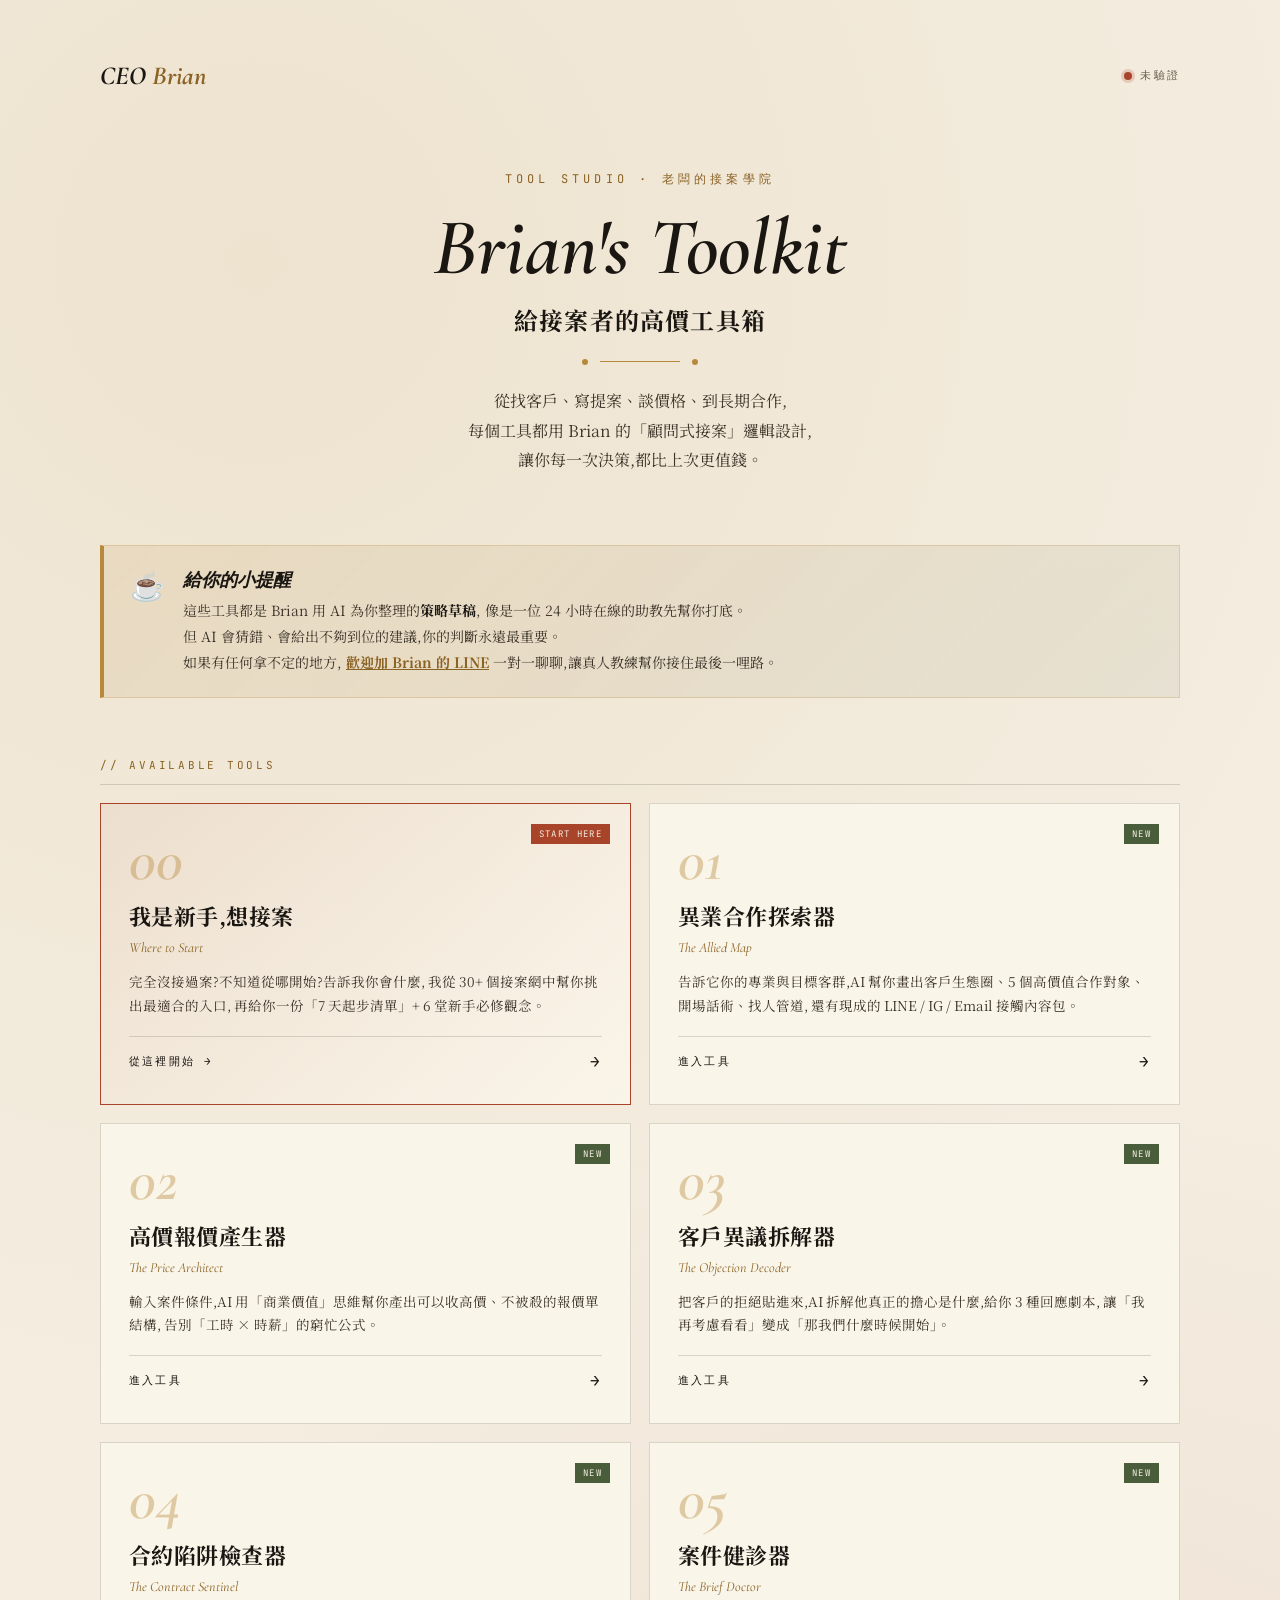
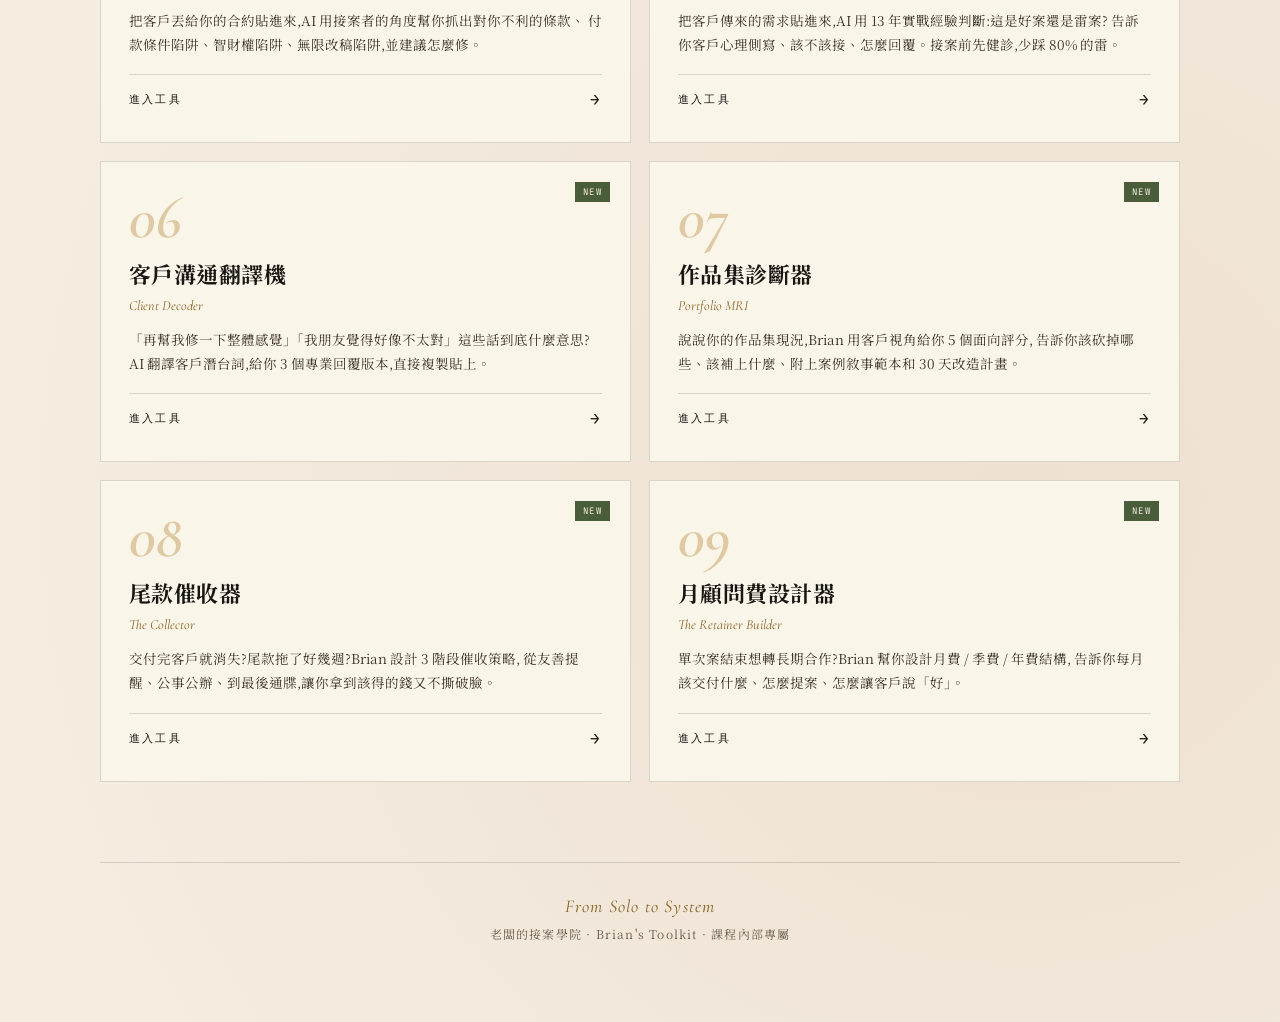
==== tools/brief.html @ 8aad18df "Add files via upload" ====
<!DOCTYPE html>
<html lang="zh-Hant">
<head>
<meta charset="UTF-8">
<meta name="viewport" content="width=device-width, initial-scale=1.0">
<meta name="robots" content="noindex, nofollow, noarchive, nosnippet, noimageindex">
<meta name="googlebot" content="noindex, nofollow">
<meta name="bingbot" content="noindex, nofollow">
<title>案件健診器 · 老闆的接案學院</title>
<script src="../js/auth.js"></script>
<script>
  if (!window.BrianAuth.isVerified()) {
    window.location.href = '../index.html';
  }
</script>
<link rel="stylesheet" href="../css/tools.css">
<style>
  .health-banner {
    padding: 24px 28px; margin-bottom: 28px;
    display: flex; align-items: center; gap: 20px;
    border-left: 6px solid;
  }
  .health-banner.green { background: rgba(74, 93, 58, 0.08); border-color: var(--moss); }
  .health-banner.yellow { background: rgba(184, 137, 58, 0.1); border-color: var(--gold); }
  .health-banner.red { background: rgba(168, 68, 42, 0.08); border-color: var(--rust); }

  .health-grade {
    font-family: 'Cormorant Garamond', serif; font-style: italic;
    font-size: 80px; font-weight: 600; line-height: 1; flex-shrink: 0;
  }
  .health-banner.green .health-grade { color: var(--moss); }
  .health-banner.yellow .health-grade { color: var(--gold-deep); }
  .health-banner.red .health-grade { color: var(--rust); }
  .health-info { flex: 1; }
  .health-label {
    font-family: 'JetBrains Mono', monospace; font-size: 11px;
    letter-spacing: 0.25em; margin-bottom: 6px; font-weight: 700;
  }
  .health-banner.green .health-label { color: var(--moss); }
  .health-banner.yellow .health-label { color: var(--gold-deep); }
  .health-banner.red .health-label { color: var(--rust); }
  .health-title { font-size: 22px; font-weight: 700; margin-bottom: 8px; }
  .health-desc { font-size: 14px; color: var(--ink-soft); line-height: 1.7; }

  .signal-grid {
    display: grid; grid-template-columns: 1fr; gap: 12px;
  }
  @media (min-width: 720px) { .signal-grid { grid-template-columns: 1fr 1fr; } }
  .signal-card {
    background: var(--paper-card); border: 1px solid var(--line);
    padding: 16px 18px; border-left: 3px solid;
  }
  .signal-card.danger { border-left-color: var(--rust); }
  .signal-card.warning { border-left-color: var(--gold); }
  .signal-card.good { border-left-color: var(--moss); }
  .signal-head {
    display: flex; align-items: center; gap: 10px; margin-bottom: 8px;
  }
  .signal-icon { font-size: 18px; }
  .signal-title { font-weight: 700; font-size: 14.5px; flex: 1; }
  .signal-desc { font-size: 13px; line-height: 1.7; color: var(--ink-soft); }

  .persona-box {
    background: var(--paper-card); border: 1px solid var(--line);
    padding: 22px 24px; margin-bottom: 22px;
  }
  .persona-tag {
    display: inline-block; background: var(--ink); color: var(--paper);
    padding: 6px 14px; font-family: 'JetBrains Mono', monospace;
    font-size: 11px; letter-spacing: 0.15em; margin-bottom: 14px;
  }
  .persona-traits { display: grid; grid-template-columns: 1fr; gap: 14px; }
  @media (min-width: 600px) { .persona-traits { grid-template-columns: 1fr 1fr; } }
  .persona-trait { display: flex; gap: 10px; }
  .persona-trait-label {
    font-family: 'JetBrains Mono', monospace; font-size: 10px;
    letter-spacing: 0.15em; color: var(--gold-deep);
    margin-bottom: 4px; font-weight: 700;
  }
  .persona-trait-val { font-size: 13.5px; line-height: 1.7; }

  .verdict-box {
    background: var(--ink); color: var(--paper);
    padding: 24px 28px; margin: 24px 0;
    border-left: 4px solid var(--gold);
  }
  .verdict-action {
    font-family: 'Cormorant Garamond', serif; font-style: italic;
    font-size: 28px; font-weight: 600; color: var(--gold); margin-bottom: 10px;
  }
  .verdict-reason { font-size: 14.5px; line-height: 1.85; color: var(--paper-deep); }
</style>
</head>
<body>

<div class="ce-app">

  <div class="ce-modal-overlay" id="ce-key-modal">
    <div class="ce-modal">
      <div class="ce-modal-eyebrow">FIRST-TIME SETUP</div>
      <div class="ce-modal-title">Connect Your Brain</div>
      <div class="ce-modal-cn">第一次使用,請設定你的 AI 大腦</div>
      <div class="ce-modal-body">
        這個工具用 <strong>Anthropic Claude AI</strong> 幫你健診案件。<br/>
        到 <a href="https://console.anthropic.com" target="_blank">console.anthropic.com</a> →
        API Keys → Create Key → 複製貼上 → Billing 充值 5 美金即可。
      </div>
      <input type="password" id="ce-api-key" placeholder="sk-ant-api03-xxxxxxxxxxxxxxxxx" autocomplete="off" />
      <div class="ce-modal-actions">
        <button class="ce-modal-btn primary" id="ce-key-save">儲存並開始</button>
      </div>
      <div class="ce-modal-cost"><strong>費用估算:</strong>每次健診約 NT$1.5。</div>
    </div>
  </div>

  <nav class="ce-nav">
    <div class="ce-nav-brand">
      <div class="ce-nav-mark">CEO Brian</div>
      <div class="ce-nav-title">案件健診器</div>
    </div>
    <div class="ce-nav-actions">
      <a href="../index.html" class="ce-nav-btn">← 工具列表</a>
      <button class="ce-nav-btn" id="ce-settings-btn">設定 API Key</button>
      <button class="ce-nav-btn" id="ce-new-btn">+ 新健診</button>
    </div>
  </nav>

  <main class="ce-main">
    <div class="ce-container">

      <section class="ce-saved-section" id="ce-saved-section">
        <div class="ce-saved-header">
          <div class="ce-saved-title">My Health Checks</div>
          <div class="ce-saved-count" id="ce-saved-count">0 STORED</div>
        </div>
        <div id="ce-saved-list"></div>
      </section>

      <div id="ce-form-page">
        <header class="ce-header">
          <div class="ce-eyebrow">Spot the Red Flags Before You Bid</div>
          <h1 class="ce-title">The Brief Doctor</h1>
          <div class="ce-title-cn">案件健診器</div>
          <div class="ce-divider"></div>
          <p class="ce-subtitle">
            把客戶傳來的需求 / 案件描述貼進來,<br/>
            AI 用 13 年實戰經驗幫你判斷:這是好案還是雷案?<br/>
            告訴你客戶心理側寫、該不該接、怎麼回覆。
          </p>
        </header>

        <section class="ce-form-card">
          <div class="ce-tool-disclaimer" style="margin-bottom:0;margin-top:0;border-left:none;background:transparent;padding-bottom:18px;border-bottom:1px solid var(--line);margin-bottom:22px;">
            <span class="ce-tool-disclaimer-icon">☕</span>
            <span>AI 只是初步健診,你的直覺仍是最後判斷。執行前歡迎<a href="https://lin.ee/9Ba3XjY" target="_blank">加 Brian 的 LINE</a>聊聊。</span>
          </div>

          <form id="ce-form" class="ce-form-grid">
            <div class="ce-field ce-full">
              <label for="hd-brief">客戶傳來的需求 / 案件描述</label>
              <textarea id="hd-brief" placeholder="把客戶原話貼進來,越完整越好。不要自己整理過,AI 要看原始文字才能判斷對方的溝通模式。&#10;&#10;範例:&#10;『您好,我想做一個 LOGO,希望年輕、簡約、有質感、又能讓人記得住,有看到您的作品很喜歡,想問報價多少?可以先看看您怎麼設計嗎?預算我們再聊。謝謝!』" required style="min-height:160px;"></textarea>
              <div class="ce-helper">原話貼上即可,不用整理。AI 會從用詞、語氣、需求清晰度判斷對方類型</div>
            </div>

            <div class="ce-field">
              <label for="hd-channel">這封訊息來自哪裡</label>
              <select id="hd-channel">
                <option value="referral">朋友/客戶介紹</option>
                <option value="ig">IG 私訊</option>
                <option value="fb">FB 粉專/社團</option>
                <option value="line" selected>LINE 詢問</option>
                <option value="email">Email</option>
                <option value="case-platform">接案平台(104外包/Pro360 等)</option>
                <option value="cold-dm">完全陌生的人主動找</option>
                <option value="other">其他</option>
              </select>
            </div>

            <div class="ce-field">
              <label for="hd-trade">你的接案類型</label>
              <input type="text" id="hd-trade" placeholder="例如:平面設計 / 商業攝影 / 文案 / 影片剪輯..." required />
            </div>

            <div class="ce-field ce-full">
              <label for="hd-context">你已經知道的客戶背景(選填)</label>
              <textarea id="hd-context" placeholder="例如:對方是某餐廳老闆 / 朋友轉介來的 / 對方有自己的公司 / 看 IG 介紹說是學生..."></textarea>
            </div>

            <button type="submit" class="ce-submit" id="ce-submit-btn">
              開始健診這個案件 →
            </button>
          </form>
        </section>
      </div>

      <section class="ce-results" id="ce-results"></section>

      <footer style="text-align:center;margin-top:60px;padding-top:28px;border-top:1px solid var(--line);font-size:12px;color:var(--ink-mute);letter-spacing:0.1em;">
        <div style="font-family:'Cormorant Garamond',serif;font-style:italic;font-size:16px;color:var(--gold-deep);margin-bottom:6px;">From Solo to System</div>
        <div>老闆的接案學院 · 案件健診器</div>
      </footer>
    </div>
  </main>
</div>

<script src="../js/tools-common.js"></script>
<script>
(function() {
  const T = window.BrianTools;
  const storage = T.createStorage('briefs');
  let currentId = null;

  const form = document.getElementById('ce-form');
  const formPage = document.getElementById('ce-form-page');
  const resultsEl = document.getElementById('ce-results');
  const submitBtn = document.getElementById('ce-submit-btn');
  const savedListEl = document.getElementById('ce-saved-list');
  const savedCountEl = document.getElementById('ce-saved-count');

  T.setupApiKeyModal('ce-key-modal', 'ce-api-key', 'ce-key-save');
  document.getElementById('ce-settings-btn').addEventListener('click', () => {
    document.getElementById('ce-api-key').value = T.getApiKey();
    document.getElementById('ce-key-modal').classList.add('show');
  });
  document.getElementById('ce-new-btn').addEventListener('click', () => {
    showFormPage(); form.reset(); currentId = null;
  });

  function showFormPage() {
    formPage.classList.remove('ce-hidden');
    resultsEl.innerHTML = '';
    window.scrollTo({ top: 0, behavior: 'smooth' });
  }
  function hideFormPage() { formPage.classList.add('ce-hidden'); }

  loadSavedList();
  if (!T.getApiKey()) document.getElementById('ce-key-modal').classList.add('show');

  function loadSavedList() {
    const records = storage.list();
    savedCountEl.textContent = `${records.length} STORED`;
    if (records.length === 0) {
      savedListEl.innerHTML = `<div class="ce-empty-state">尚未儲存任何健診紀錄。</div>`;
      return;
    }
    savedListEl.innerHTML = `
      <div class="ce-saved-grid">
        ${records.map(r => {
          const gradeColor = r.data.grade === 'A' ? 'var(--moss)' :
                            (r.data.grade === 'C' || r.data.grade === 'D' ? 'var(--rust)' : 'var(--gold-deep)');
          return `
            <div class="ce-saved-card" data-id="${r.id}">
              <button class="ce-saved-del" data-del="${r.id}">✕</button>
              <div class="ce-saved-trade"><span style="color:${gradeColor};font-size:18px;font-weight:700;">${T.escapeHtml(r.data.grade || '?')}</span> · ${T.escapeHtml(r.input.trade)}</div>
              <div class="ce-saved-target">"${T.escapeHtml(r.input.brief.substring(0, 50))}..."</div>
              <div class="ce-saved-meta">${T.formatDate(r.createdAt)}</div>
            </div>
          `;
        }).join('')}
      </div>
    `;
    savedListEl.querySelectorAll('.ce-saved-card').forEach(card => {
      card.addEventListener('click', (e) => {
        if (e.target.closest('.ce-saved-del')) return;
        const r = storage.load(card.dataset.id);
        if (r) { currentId = r.id; hideFormPage(); renderResults(r); }
      });
    });
    savedListEl.querySelectorAll('[data-del]').forEach(btn => {
      btn.addEventListener('click', (e) => {
        e.stopPropagation();
        if (confirm('確定刪除?')) {
          storage.delete(btn.dataset.del);
          loadSavedList();
          if (currentId === btn.dataset.del) { showFormPage(); currentId = null; }
        }
      });
    });
  }

  form.addEventListener('submit', async (e) => {
    e.preventDefault();
    if (!T.getApiKey()) { document.getElementById('ce-key-modal').classList.add('show'); return; }

    const input = {
      brief: document.getElementById('hd-brief').value.trim(),
      channel: document.getElementById('hd-channel').value,
      trade: document.getElementById('hd-trade').value.trim(),
      context: document.getElementById('hd-context').value.trim()
    };
    if (!input.brief || !input.trade) return;

    submitBtn.disabled = true;
    submitBtn.textContent = '正在健診...';
    resultsEl.innerHTML = `
      <div class="ce-loading">
        <div class="ce-loading-text">Brian 正在從用詞、語氣、需求結構解讀對方...</div>
        <div class="ce-loading-bar"></div>
      </div>
    `;

    try {
      const data = await diagnose(input);
      const id = 'hd_' + Date.now();
      const record = { id, input, data, createdAt: Date.now() };
      storage.save(id, record);
      currentId = id;
      renderResults(record);
      loadSavedList();
    } catch (err) {
      console.error(err);
      resultsEl.innerHTML = `<div class="ce-error">產生失敗:${T.escapeHtml(err.message)}</div>`;
    } finally {
      submitBtn.disabled = false;
      submitBtn.textContent = '開始健診這個案件 →';
    }
  });

  async function diagnose(input) {
    const channelLabels = {
      'referral': '朋友/客戶介紹', 'ig': 'IG 私訊', 'fb': 'FB 粉專/社團',
      'line': 'LINE 詢問', 'email': 'Email', 'case-platform': '接案平台',
      'cold-dm': '陌生人主動', 'other': '其他'
    };

    const prompt = `你是 Brian(老闆的接案學院創辦人),13 年實戰經驗,看過數千個案件詢問。

你要從接案者的角度,健診一個剛收到的詢問,判斷這是好案還是雷案。

【接案者背景】
- 接案類型:${input.trade}
- 訊息來自:${channelLabels[input.channel]}
- 已知客戶背景:${input.context || '(未填)'}

【客戶訊息原話】
${input.brief}

【輸出 JSON,只回 JSON,不要 markdown code fence】

{
  "grade": "A / B / C / D",
  "grade_label": "對應的形容(A=黃金案件 / B=正常案件 / C=要小心的案件 / D=雷案,建議拒絕)",
  "grade_reason": "為什麼給這個評級(80-150 字)",

  "brian_note": "用 Brian 口吻寫一段 100-150 字的「教練筆記」,告訴接案者:這個詢問最該注意的訊號是什麼、你的直覺應該是什麼。要直接、有溫度。",

  "danger_signals": [
    {
      "title": "雷案訊號的標題(短)",
      "evidence": "從原文中引用的證據(不要編造,要用對方真的講過的話)",
      "explanation": "這個訊號代表什麼(50-100 字)"
    }
  ],

  "good_signals": [
    {
      "title": "好案訊號的標題(短)",
      "evidence": "原文證據",
      "explanation": "為什麼這是好訊號"
    }
  ],

  "client_persona": {
    "type": "客戶類型標籤(例如:急著做型 / 殺價型 / 龜毛完美型 / 比稿派 / 觀望派 / 專業派)",
    "decision_style": "決策風格描述",
    "communication_style": "溝通風格(明快 / 模糊 / 客套 / 直接)",
    "money_attitude": "對金錢的態度(預算意識強 / 看重 CP / 重視價值不在乎價格 / 模糊不講)",
    "likely_objection": "他最可能的拒絕點(例如:價格、時程、改稿次數)"
  },

  "verdict": {
    "action": "建議行動(用一個短句,例如:接、謹慎接、深入了解再決定、婉拒)",
    "reason": "為什麼建議這個行動(80-120 字)"
  },

  "first_response": {
    "strategy": "第一次回覆的策略(例如:先問問題不報價 / 直接報區間 / 邀約見面)",
    "message": "可以直接複製去回對方的訊息(150-250 字,口語、有 Brian 風格、不油不業務)"
  }
}

【評級標準】
- A 黃金案件:需求清楚、預算明確或合理範圍、客戶懂行業、溝通專業、有合作誠意
- B 正常案件:需求清楚但有 1-2 個小疑慮(例如預算未提但其他都好)
- C 要小心:有 2-3 個雷案訊號(預算面議、需求模糊、強調便宜、急、要看草稿)
- D 雷案:有 4 個以上紅旗訊號,或出現「先做我看看」「不滿意不付」「給我一點折扣」這類典型剝削語言

【典型雷案訊號(供參考)】
- 預算永遠不講、用「再聊」「看看」帶過
- 需求極度模糊(「就那種感覺」「年輕一點」「跟 XX 那種風格差不多」)
- 強調「應該不難吧」、「對你來說很簡單對吧」
- 要求免費草稿/試做
- 一次想做超多但只想付一個價格
- 強調自己是學生/小公司沒預算
- 急(明天、本週、最好今天)
- 「看你能不能配合一下」這種隱性議價
- 用「我朋友的設計師只要 XX 元」做比較

【typical good 訊號】
- 主動講預算或預算範圍
- 描述清楚使用情境、目標客群
- 提到時程是合理的(2 週以上)
- 明確說做這個案的「目的」而不只是「要什麼」
- 主動問報價包含什麼、不包含什麼
- 願意付訂金不拗

要求:
- danger_signals 和 good_signals 各給 0-5 個,有就寫沒有不要硬湊
- evidence 必須是對方原文裡真的有的字句,不要編造
- first_response.message 要寫得像 Brian 風格——專業、有溫度、不油、會反問釐清需求,不要急著報價
- 全部繁體中文,台灣口吻`;

    return await T.callClaude(prompt, { parseJson: true, maxTokens: 5000 });
  }

  function renderResults(record) {
    hideFormPage();
    const d = record.data;
    const gradeClass = d.grade === 'A' ? 'green' : (d.grade === 'B' ? 'yellow' : 'red');
    const gradeLabel = d.grade === 'A' ? 'GOLDEN' : (d.grade === 'B' ? 'NORMAL' : (d.grade === 'C' ? 'CAUTION' : 'AVOID'));

    let html = `
      <div class="ce-result-toolbar">
        <div class="ce-result-info"><strong>${T.escapeHtml(record.input.trade)}</strong> · 案件健診結果</div>
        <div class="ce-result-actions">
          <button class="ce-action-btn" id="ce-print-btn">列印 / 存 PDF</button>
          <button class="ce-action-btn" id="ce-back-btn">+ 新健診</button>
        </div>
      </div>

      <div class="health-banner ${gradeClass}">
        <div class="health-grade">${T.escapeHtml(d.grade || '?')}</div>
        <div class="health-info">
          <div class="health-label">${gradeLabel} · 案件評級</div>
          <div class="health-title">${T.escapeHtml(d.grade_label || '')}</div>
          <div class="health-desc">${T.escapeHtml(d.grade_reason || '')}</div>
        </div>
      </div>

      ${d.brian_note ? `
        <div class="ce-brian-note">
          <div class="ce-brian-note-label">教練筆記 · BRIAN'S NOTE</div>
          <div class="ce-brian-note-body">${T.escapeHtml(d.brian_note)}</div>
        </div>
      ` : ''}

      ${(d.danger_signals && d.danger_signals.length) ? `
        <div class="ce-result-section">
          <div class="ce-section-title">Danger Signals</div>
          <div class="ce-section-cn">⚠ 雷案訊號 (${d.danger_signals.length})</div>
          <div class="signal-grid">
            ${d.danger_signals.map(s => `
              <div class="signal-card danger">
                <div class="signal-head"><span class="signal-icon">⚠</span><div class="signal-title">${T.escapeHtml(s.title || '')}</div></div>
                <div style="font-size:13px;font-style:italic;color:var(--ink-mute);margin-bottom:8px;padding:8px 10px;background:var(--paper);border-left:2px solid var(--rust);">"${T.escapeHtml(s.evidence || '')}"</div>
                <div class="signal-desc">${T.escapeHtml(s.explanation || '')}</div>
              </div>
            `).join('')}
          </div>
        </div>
      ` : ''}

      ${(d.good_signals && d.good_signals.length) ? `
        <div class="ce-result-section">
          <div class="ce-section-title">Good Signals</div>
          <div class="ce-section-cn">✓ 好案訊號 (${d.good_signals.length})</div>
          <div class="signal-grid">
            ${d.good_signals.map(s => `
              <div class="signal-card good">
                <div class="signal-head"><span class="signal-icon" style="color:var(--moss);">✓</span><div class="signal-title">${T.escapeHtml(s.title || '')}</div></div>
                <div style="font-size:13px;font-style:italic;color:var(--ink-mute);margin-bottom:8px;padding:8px 10px;background:var(--paper);border-left:2px solid var(--moss);">"${T.escapeHtml(s.evidence || '')}"</div>
                <div class="signal-desc">${T.escapeHtml(s.explanation || '')}</div>
              </div>
            `).join('')}
          </div>
        </div>
      ` : ''}

      ${d.client_persona ? `
        <div class="ce-result-section">
          <div class="ce-section-title">Client Persona</div>
          <div class="ce-section-cn">客戶心理側寫</div>
          <div class="persona-box">
            <div class="persona-tag">${T.escapeHtml(d.client_persona.type || '')}</div>
            <div class="persona-traits">
              <div class="persona-trait"><div><div class="persona-trait-label">決策風格</div><div class="persona-trait-val">${T.escapeHtml(d.client_persona.decision_style || '')}</div></div></div>
              <div class="persona-trait"><div><div class="persona-trait-label">溝通風格</div><div class="persona-trait-val">${T.escapeHtml(d.client_persona.communication_style || '')}</div></div></div>
              <div class="persona-trait"><div><div class="persona-trait-label">金錢態度</div><div class="persona-trait-val">${T.escapeHtml(d.client_persona.money_attitude || '')}</div></div></div>
              <div class="persona-trait"><div><div class="persona-trait-label">最可能拒絕點</div><div class="persona-trait-val">${T.escapeHtml(d.client_persona.likely_objection || '')}</div></div></div>
            </div>
          </div>
        </div>
      ` : ''}

      ${d.verdict ? `
        <div class="verdict-box">
          <div class="verdict-action">→ ${T.escapeHtml(d.verdict.action || '')}</div>
          <div class="verdict-reason">${T.escapeHtml(d.verdict.reason || '')}</div>
        </div>
      ` : ''}

      ${d.first_response ? `
        <div class="ce-result-section">
          <div class="ce-section-title">First Response</div>
          <div class="ce-section-cn">第一次回覆建議</div>
          <div class="ce-block">
            <div class="ce-block-header"><div class="ce-block-title">回覆策略</div></div>
            <div class="ce-block-body">
              <div style="font-size:14px;color:var(--ink-soft);margin-bottom:14px;line-height:1.85;">
                💡 ${T.escapeHtml(d.first_response.strategy || '')}
              </div>
              <div class="ce-quote-box" style="font-style:normal;">${T.escapeHtml(d.first_response.message || '')}</div>
              <button class="ce-copy-btn" data-copy="${T.escapeHtml(d.first_response.message || '')}">複製訊息</button>
            </div>
          </div>
        </div>
      ` : ''}

      <div class="ce-result-section">
        <div class="ce-block">
          <div class="ce-block-header"><div class="ce-block-title">進階深挖</div></div>
          <div class="ce-block-body">
            <div class="ce-deep-buttons">
              <button class="ce-deep-btn btn-primary" data-action="ask-questions">📋 給我 5 個該問對方的關鍵問題</button>
              <button class="ce-deep-btn btn-rust" data-action="reject-script">✗ 想婉拒,寫一段保留情面的話</button>
              <button class="ce-deep-btn" data-action="quote-strategy">如果決定要報價,該報多少</button>
              <button class="ce-deep-btn" data-action="meet-prep">如果要約見面,事前該準備什麼</button>
              <a href="https://lin.ee/9Ba3XjY" target="_blank" rel="noopener" class="ce-deep-btn ce-deep-line-btn">💬 加 Brian 的 LINE 一對一聊</a>
            </div>
            <div class="ce-deep-result" id="ce-deep-result"></div>
          </div>
        </div>
      </div>
    `;

    resultsEl.innerHTML = html;
    bindResultEvents(record);
    window.scrollTo({ top: 0, behavior: 'smooth' });
  }

  function bindResultEvents(record) {
    document.getElementById('ce-print-btn').addEventListener('click', () => window.print());
    document.getElementById('ce-back-btn').addEventListener('click', () => {
      showFormPage(); currentId = null; form.reset();
    });
    document.querySelectorAll('.ce-copy-btn').forEach(btn => {
      btn.addEventListener('click', () => {
        navigator.clipboard?.writeText(btn.dataset.copy).then(() => {
          const orig = btn.textContent;
          btn.textContent = '✓ 已複製';
          btn.classList.add('copied');
          setTimeout(() => { btn.textContent = orig; btn.classList.remove('copied'); }, 1800);
        });
      });
    });
    document.querySelectorAll('.ce-deep-btn[data-action]').forEach(btn => {
      btn.addEventListener('click', async () => {
        const action = btn.dataset.action;
        const resultEl = document.getElementById('ce-deep-result');
        btn.disabled = true; const orig = btn.textContent;
        btn.textContent = '思考中...';
        resultEl.classList.add('show');
        resultEl.textContent = 'Brian 正在分析...';
        try {
          resultEl.textContent = await deepDive(record, action);
        } catch (err) {
          resultEl.textContent = '產生失敗:' + err.message;
        } finally {
          btn.disabled = false; btn.textContent = orig;
        }
      });
    });
  }

  async function deepDive(record, action) {
    const prompts = {
      'ask-questions': `對方傳的訊息有不少模糊地方,請列出 5 個該問對方的關鍵問題,目的是釐清:
1. 真實預算範圍
2. 真實時程
3. 對方真正的目的(不是表面的需求)
4. 過去有沒有類似合作經驗
5. 決策者是誰

每個問題要寫:
- 問題本身(口語、不會嚇到對方)
- 為什麼要問這個(背後策略)
- 對方答案會告訴你什麼

用條列格式呈現。`,

      'reject-script': `學員決定婉拒這個案件,但想保留未來的可能。
請寫一段婉拒訊息(150-200 字),要求:
- 不指責對方
- 給一個合理的理由(不要說「我太貴你出不起」)
- 留一個門讓對方未來可以找你
- 像專業顧問,不像在生氣
- 結尾可以順便推薦一個方向(例如:這類預算可能適合 OO 平台或 OO 服務)

直接寫出可複製的訊息,不要前言。`,

      'quote-strategy': `如果學員決定要報價,請設計報價策略:

1. 該怎麼開報價(直接報數字 vs 報區間 vs 先問需求)
2. 建議的報價結構(三段式 vs 單一價)
3. 該包含什麼、該明確排除什麼
4. 預想對方的議價,該怎麼回
5. 最低底線該設多少(避免做白工)

具體寫,不要寫「視情況而定」這種廢話。`,

      'meet-prep': `如果學員決定要約見面,請準備:

1. 約會議的訊息怎麼寫(60 字內)
2. 開會地點建議(對方公司 vs 咖啡廳 vs 線上,各情境的優缺點)
3. 會前該準備的 3 樣東西
4. 開場 60 秒該講什麼(降低對方戒心)
5. 中場該問哪些問題(深挖真實需求)
6. 收尾該怎麼明確下一步(不要散場後沒下文)`
    };

    const prompt = `你是 Brian。
案件背景:
- 接案類型:${record.input.trade}
- 案件評級:${record.data.grade} (${record.data.grade_label})
- 客戶類型:${record.data.client_persona?.type || '未知'}
- 客戶原話:${record.input.brief}

任務:${prompts[action]}

繁體中文,台灣口吻,直接輸出內容。`;

    return await T.callClaude(prompt, { maxTokens: 3000 });
  }
})();
</script>
</body>
</html>
---- css/tools.css ----
/* ============================================================
 * Brian's Toolkit - 共用樣式
 * 三個工具(合作探索器、報價產生器、異議拆解器)都用這份
 * ============================================================ */

@import url('https://fonts.googleapis.com/css2?family=Noto+Serif+TC:wght@400;500;700;900&family=Cormorant+Garamond:ital,wght@0,400;0,600;0,700;1,400;1,600&family=JetBrains+Mono:wght@400;500;700&display=swap');

:root {
  --ink: #1a1612; --ink-soft: #3d342a; --ink-mute: #6b5e4f;
  --paper: #f4ede0; --paper-deep: #ebe0cc; --paper-card: #faf5e9;
  --gold: #b8893a; --gold-deep: #8a6224;
  --rust: #a8442a; --moss: #4a5d3a;
  --line: rgba(26, 22, 18, 0.15);
}

* { box-sizing: border-box; margin: 0; padding: 0; }
body { background: var(--paper); font-family: 'Noto Serif TC', serif; color: var(--ink); }

.ce-app {
  min-height: 100vh;
  background-image:
    radial-gradient(circle at 20% 10%, rgba(184, 137, 58, 0.08) 0%, transparent 40%),
    radial-gradient(circle at 80% 80%, rgba(168, 68, 42, 0.06) 0%, transparent 40%);
}

/* === Nav === */
.ce-nav {
  background: var(--ink); color: var(--paper); padding: 14px 28px;
  display: flex; justify-content: space-between; align-items: center;
  flex-wrap: wrap; gap: 16px; border-bottom: 3px solid var(--gold);
}
.ce-nav-brand { display: flex; align-items: baseline; gap: 12px; }
.ce-nav-mark {
  font-family: 'Cormorant Garamond', serif; font-style: italic;
  font-size: 22px; color: var(--gold); font-weight: 600;
}
.ce-nav-title { font-size: 13px; letter-spacing: 0.15em; }
.ce-nav-actions { display: flex; gap: 8px; align-items: center; flex-wrap: wrap; }
.ce-nav-btn {
  background: transparent; border: 1px solid var(--paper); color: var(--paper);
  padding: 8px 14px; font-family: 'JetBrains Mono', monospace;
  font-size: 11px; letter-spacing: 0.1em; cursor: pointer; transition: all 0.2s;
  text-decoration: none; display: inline-flex; align-items: center;
}
.ce-nav-btn:hover { background: var(--gold); color: var(--ink); border-color: var(--gold); }

.ce-main { padding: 40px 24px 80px; }
.ce-container { max-width: 1100px; margin: 0 auto; }

/* === Header === */
.ce-header { text-align: center; margin-bottom: 40px; }
.ce-eyebrow {
  font-family: 'JetBrains Mono', monospace; font-size: 11px;
  letter-spacing: 0.3em; color: var(--gold-deep);
  text-transform: uppercase; margin-bottom: 14px;
}
.ce-title {
  font-family: 'Cormorant Garamond', 'Noto Serif TC', serif;
  font-size: clamp(38px, 5.5vw, 60px); font-weight: 600;
  font-style: italic; line-height: 1.05; margin-bottom: 10px;
}
.ce-title-cn {
  font-size: clamp(20px, 2.5vw, 26px); font-weight: 700;
  letter-spacing: 0.05em;
}
.ce-subtitle {
  font-size: 14.5px; color: var(--ink-soft);
  max-width: 540px; margin: 18px auto 0; line-height: 1.8;
}
.ce-divider { width: 60px; height: 1px; background: var(--gold); margin: 22px auto; position: relative; }
.ce-divider::before, .ce-divider::after {
  content: ''; position: absolute; top: 50%; width: 5px; height: 5px;
  background: var(--gold); border-radius: 50%; transform: translateY(-50%);
}
.ce-divider::before { left: -14px; }
.ce-divider::after { right: -14px; }

/* === 表單卡 === */
.ce-form-card {
  background: var(--paper-card); border: 1px solid var(--line);
  padding: 36px; margin-bottom: 32px; position: relative;
}
.ce-form-card::before {
  content: ''; position: absolute; top: 8px; left: 8px; right: 8px; bottom: 8px;
  border: 1px solid var(--line); pointer-events: none;
}
.ce-form-grid { display: grid; grid-template-columns: 1fr; gap: 22px; position: relative; }
@media (min-width: 720px) {
  .ce-form-grid { grid-template-columns: 1fr 1fr; }
  .ce-form-grid .ce-full { grid-column: 1 / -1; }
}
.ce-field label {
  display: block; font-family: 'JetBrains Mono', monospace; font-size: 11px;
  letter-spacing: 0.2em; text-transform: uppercase; color: var(--gold-deep);
  margin-bottom: 8px; font-weight: 500;
}
.ce-field input, .ce-field textarea, .ce-field select {
  width: 100%; padding: 13px 15px; background: var(--paper); border: 1px solid var(--line);
  font-family: 'Noto Serif TC', serif; font-size: 15px; color: var(--ink);
  transition: border-color 0.2s, box-shadow 0.2s;
}
.ce-field textarea { min-height: 80px; resize: vertical; line-height: 1.6; }
.ce-field input:focus, .ce-field textarea:focus, .ce-field select:focus {
  outline: none; border-color: var(--gold);
  box-shadow: 0 0 0 3px rgba(184, 137, 58, 0.15);
}
.ce-helper { font-size: 12px; color: var(--ink-mute); margin-top: 5px; font-style: italic; }
.ce-submit {
  margin-top: 28px; width: 100%; padding: 18px 32px;
  background: var(--ink); color: var(--paper); border: none;
  font-family: 'Noto Serif TC', serif; font-size: 16px; font-weight: 700;
  letter-spacing: 0.15em; cursor: pointer; transition: background 0.3s, transform 0.1s;
}
.ce-submit:hover:not(:disabled) { background: var(--gold-deep); }
.ce-submit:active { transform: translateY(1px); }
.ce-submit:disabled { background: var(--ink-soft); cursor: not-allowed; opacity: 0.6; }

/* === 已存記錄列表 === */
.ce-saved-section { margin-bottom: 40px; }
.ce-saved-header {
  display: flex; justify-content: space-between; align-items: baseline;
  margin-bottom: 16px; padding-bottom: 12px; border-bottom: 1px solid var(--line);
}
.ce-saved-title { font-family: 'Cormorant Garamond', serif; font-size: 22px; font-style: italic; }
.ce-saved-count {
  font-family: 'JetBrains Mono', monospace; font-size: 11px;
  color: var(--ink-mute); letter-spacing: 0.15em;
}
.ce-saved-grid { display: grid; grid-template-columns: repeat(auto-fill, minmax(260px, 1fr)); gap: 12px; }
.ce-saved-card {
  background: var(--paper-card); border: 1px solid var(--line); padding: 16px 18px;
  cursor: pointer; transition: all 0.2s; position: relative;
}
.ce-saved-card:hover {
  border-color: var(--gold); transform: translateY(-2px);
  box-shadow: 0 6px 16px rgba(0,0,0,0.06);
}
.ce-saved-trade { font-size: 15px; font-weight: 700; margin-bottom: 4px; }
.ce-saved-target { font-size: 12.5px; color: var(--ink-mute); margin-bottom: 8px; line-height: 1.5; }
.ce-saved-meta {
  font-family: 'JetBrains Mono', monospace; font-size: 10px;
  color: var(--gold-deep); letter-spacing: 0.05em; text-transform: uppercase;
}
.ce-saved-del {
  position: absolute; top: 8px; right: 8px; background: transparent; border: none;
  color: var(--ink-mute); cursor: pointer; font-size: 14px; padding: 4px 6px;
  opacity: 0; transition: opacity 0.2s;
}
.ce-saved-card:hover .ce-saved-del { opacity: 1; }
.ce-saved-del:hover { color: var(--rust); }
.ce-empty-state {
  text-align: center; padding: 24px; color: var(--ink-mute);
  font-size: 13px; font-style: italic; border: 1px dashed var(--line);
}

/* === 結果區 === */
.ce-results { margin-top: 32px; }
.ce-loading { text-align: center; padding: 60px 20px; color: var(--ink-soft); }
.ce-loading-text { font-style: italic; font-size: 15px; margin-bottom: 20px; }
.ce-loading-bar { width: 220px; height: 2px; background: var(--line); margin: 0 auto; overflow: hidden; position: relative; }
.ce-loading-bar::after {
  content: ''; position: absolute; top: 0; left: 0; height: 100%; width: 40%;
  background: var(--gold); animation: ce-load 1.4s ease-in-out infinite;
}
@keyframes ce-load {
  0% { transform: translateX(-100%); }
  100% { transform: translateX(350%); }
}

.ce-result-toolbar {
  display: flex; justify-content: space-between; align-items: center;
  flex-wrap: wrap; gap: 12px; margin-bottom: 24px; padding: 14px 20px;
  background: var(--ink); color: var(--paper);
}
.ce-result-info { font-size: 13px; line-height: 1.5; }
.ce-result-info strong { color: var(--gold); font-weight: 700; }
.ce-result-actions { display: flex; gap: 8px; }
.ce-action-btn {
  background: transparent; border: 1px solid var(--paper); color: var(--paper);
  padding: 7px 14px; font-family: 'JetBrains Mono', monospace; font-size: 11px;
  letter-spacing: 0.1em; cursor: pointer; transition: all 0.2s;
}
.ce-action-btn:hover { background: var(--gold); color: var(--ink); border-color: var(--gold); }

.ce-result-section { margin-bottom: 44px; }
.ce-section-title {
  font-family: 'Cormorant Garamond', serif; font-size: 28px;
  font-style: italic; font-weight: 600; margin-bottom: 6px;
}
.ce-section-cn {
  font-size: 16px; font-weight: 700; margin-bottom: 22px;
  padding-bottom: 10px; border-bottom: 2px solid var(--ink); display: inline-block;
}

.ce-note {
  background: rgba(184, 137, 58, 0.1); border-left: 3px solid var(--gold);
  padding: 14px 18px; margin-bottom: 28px;
  font-size: 13.5px; color: var(--ink-soft); line-height: 1.7;
}
.ce-error {
  background: rgba(168, 68, 42, 0.1); border-left: 3px solid var(--rust);
  padding: 16px 20px; color: var(--rust); font-size: 14px;
}

/* === Brian's Note 教練筆記 === */
.ce-brian-note {
  background: var(--ink); color: var(--paper);
  padding: 24px 26px; margin-bottom: 32px;
  border-left: 4px solid var(--gold);
  position: relative;
}
.ce-brian-note::before {
  content: '"'; position: absolute; top: -10px; left: 16px;
  font-family: 'Cormorant Garamond', serif; font-size: 80px;
  color: var(--gold); line-height: 1; font-style: italic; opacity: 0.5;
}
.ce-brian-note-label {
  font-family: 'JetBrains Mono', monospace; font-size: 10px;
  letter-spacing: 0.25em; color: var(--gold); margin-bottom: 10px;
  text-transform: uppercase; font-weight: 700;
}
.ce-brian-note-body {
  font-family: 'Cormorant Garamond', 'Noto Serif TC', serif;
  font-size: 16px; line-height: 1.85; font-style: italic;
  color: var(--paper-deep);
}

/* === 通用區塊樣式 === */
.ce-block {
  background: var(--paper-card); border: 1px solid var(--line);
  margin-bottom: 18px; overflow: hidden;
}
.ce-block-header {
  padding: 18px 22px; background: var(--ink); color: var(--paper);
  display: flex; justify-content: space-between; align-items: center;
  flex-wrap: wrap; gap: 12px;
}
.ce-block-title { font-size: 17px; font-weight: 700; }
.ce-block-tag {
  font-family: 'JetBrains Mono', monospace; font-size: 10px;
  letter-spacing: 0.2em; background: var(--gold); color: var(--ink);
  padding: 4px 10px; text-transform: uppercase; font-weight: 700;
}
.ce-block-body { padding: 22px; }
.ce-block-row {
  display: grid; grid-template-columns: 130px 1fr; gap: 14px;
  padding: 11px 0; border-bottom: 1px solid var(--line); align-items: start;
}
@media (max-width: 600px) { .ce-block-row { grid-template-columns: 1fr; gap: 4px; } }
.ce-block-row:last-child { border-bottom: none; }
.ce-block-key {
  font-family: 'JetBrains Mono', monospace; font-size: 11px;
  letter-spacing: 0.15em; color: var(--gold-deep); text-transform: uppercase;
  padding-top: 2px; font-weight: 500;
}
.ce-block-val { font-size: 14.5px; line-height: 1.75; }

/* === 報價/話術引用框 === */
.ce-quote-box {
  background: var(--paper); border-left: 3px solid var(--gold);
  padding: 14px 18px; margin-top: 6px;
  font-style: italic; font-size: 14.5px; line-height: 1.85;
  color: var(--ink-soft); white-space: pre-wrap;
}
.ce-copy-btn {
  margin-top: 8px; background: transparent; border: 1px solid var(--line);
  color: var(--ink-soft); padding: 5px 10px;
  font-family: 'JetBrains Mono', monospace; font-size: 10px;
  letter-spacing: 0.1em; cursor: pointer; transition: all 0.15s;
}
.ce-copy-btn:hover { border-color: var(--gold); color: var(--gold-deep); }
.ce-copy-btn.copied { background: var(--moss); color: white; border-color: var(--moss); }

/* === 教練觀念提醒 === */
.ce-insight {
  margin-top: 10px; padding: 10px 12px;
  background: rgba(184, 137, 58, 0.1); border-left: 2px solid var(--gold);
  font-size: 13px; line-height: 1.65;
  color: var(--ink-soft); font-style: italic;
}

/* === 深挖按鈕區 === */
.ce-deep-row {
  grid-column: 1 / -1; padding-top: 18px !important;
  margin-top: 8px; border-top: 2px solid var(--ink) !important;
  border-bottom: none !important; background: rgba(184, 137, 58, 0.08);
  padding-left: 16px !important; padding-right: 16px !important; padding-bottom: 16px !important;
}
.ce-deep-buttons { display: flex; flex-wrap: wrap; gap: 8px; margin-top: 8px; }
.ce-deep-btn {
  background: var(--paper); border: 1px solid var(--gold); color: var(--gold-deep);
  padding: 10px 14px; font-family: 'Noto Serif TC', serif; font-size: 13px;
  cursor: pointer; transition: all 0.2s; flex: 1 1 auto; min-width: 140px;
  text-decoration: none; display: inline-flex; align-items: center; justify-content: center;
}
.ce-deep-btn:hover:not(:disabled) { background: var(--gold); color: var(--ink); }
.ce-deep-btn:disabled { opacity: 0.5; cursor: not-allowed; }

.ce-deep-result {
  margin-top: 16px; padding: 18px 20px;
  background: rgba(184, 137, 58, 0.06); border-left: 3px solid var(--gold-deep);
  font-size: 14.5px; line-height: 1.85; white-space: pre-wrap; display: none;
}
.ce-deep-result.show { display: block; }

/* LINE 一對一按鈕 */
.ce-deep-line-btn {
  background: #06C755 !important; border-color: #06C755 !important;
  color: white !important; flex: 1 1 100% !important; font-weight: 700;
  text-decoration: none !important; text-align: center;
}
.ce-deep-line-btn:hover {
  background: #05a847 !important; border-color: #05a847 !important;
  transform: translateY(-1px); box-shadow: 0 4px 12px rgba(6, 199, 85, 0.3);
}

/* 強調按鈕 */
.ce-deep-btn.btn-primary {
  background: var(--ink); color: var(--paper);
  border-color: var(--ink); font-weight: 700; flex: 1 1 100%;
}
.ce-deep-btn.btn-primary:hover:not(:disabled) {
  background: var(--gold-deep); color: var(--paper); border-color: var(--gold-deep);
}
.ce-deep-btn.btn-rust {
  background: linear-gradient(135deg, rgba(184, 137, 58, 0.15) 0%, rgba(168, 68, 42, 0.1) 100%);
  border-color: var(--rust); color: var(--rust); font-weight: 700; flex: 1 1 100%;
}
.ce-deep-btn.btn-rust:hover:not(:disabled) {
  background: var(--rust); color: white; border-color: var(--rust);
}

/* === API Key Modal === */
.ce-modal-overlay {
  position: fixed; inset: 0;
  background: rgba(26, 22, 18, 0.85); backdrop-filter: blur(4px);
  display: none; align-items: center; justify-content: center;
  z-index: 1000; padding: 20px;
}
.ce-modal-overlay.show { display: flex; }
.ce-modal {
  background: var(--paper); border: 3px solid var(--gold);
  max-width: 540px; width: 100%; padding: 36px;
  position: relative; max-height: 90vh; overflow-y: auto;
}
.ce-modal-eyebrow {
  font-family: 'JetBrains Mono', monospace; font-size: 11px;
  letter-spacing: 0.25em; color: var(--gold-deep); margin-bottom: 12px;
}
.ce-modal-title {
  font-family: 'Cormorant Garamond', serif; font-style: italic;
  font-size: 30px; font-weight: 600; margin-bottom: 8px;
}
.ce-modal-cn { font-size: 16px; font-weight: 700; margin-bottom: 18px; }
.ce-modal-body {
  font-size: 14.5px; line-height: 1.85; color: var(--ink-soft); margin-bottom: 22px;
}
.ce-modal-body strong { color: var(--ink); }
.ce-modal-body a { color: var(--gold-deep); text-decoration: underline; }
.ce-modal input {
  width: 100%; padding: 14px; background: white; border: 1px solid var(--line);
  font-family: 'JetBrains Mono', monospace; font-size: 13px; margin-bottom: 14px;
}
.ce-modal input:focus { outline: none; border-color: var(--gold); }
.ce-modal-actions { display: flex; gap: 10px; }
.ce-modal-btn {
  flex: 1; padding: 14px; border: none; cursor: pointer;
  font-family: 'Noto Serif TC', serif; font-size: 14px; font-weight: 700;
  letter-spacing: 0.1em; transition: all 0.2s;
}
.ce-modal-btn.primary { background: var(--ink); color: var(--paper); }
.ce-modal-btn.primary:hover { background: var(--gold-deep); }
.ce-modal-cost {
  margin-top: 18px; padding: 12px 14px;
  background: rgba(184, 137, 58, 0.08); border-left: 3px solid var(--gold);
  font-size: 13px; color: var(--ink-soft); line-height: 1.6;
}

/* === 工具頁小警語 === */
.ce-tool-disclaimer {
  background: rgba(184, 137, 58, 0.08);
  border-left: 3px solid var(--gold);
  padding: 12px 16px;
  margin-bottom: 24px;
  font-size: 13px;
  line-height: 1.7;
  color: var(--ink-soft);
  display: flex;
  gap: 10px;
  align-items: flex-start;
}
.ce-tool-disclaimer-icon { font-size: 16px; flex-shrink: 0; }
.ce-tool-disclaimer a { color: var(--gold-deep); text-decoration: underline; font-weight: 700; }
.ce-tool-disclaimer a:hover { color: var(--rust); }

/* === 列印 === */
@media print {
  .ce-nav, .ce-form-card, .ce-saved-section, .ce-result-toolbar,
  .ce-deep-buttons, .ce-copy-btn { display: none !important; }
  .ce-app { background: white; padding: 0; }
  .ce-block { page-break-inside: avoid; }
}

.ce-hidden { display: none !important; }
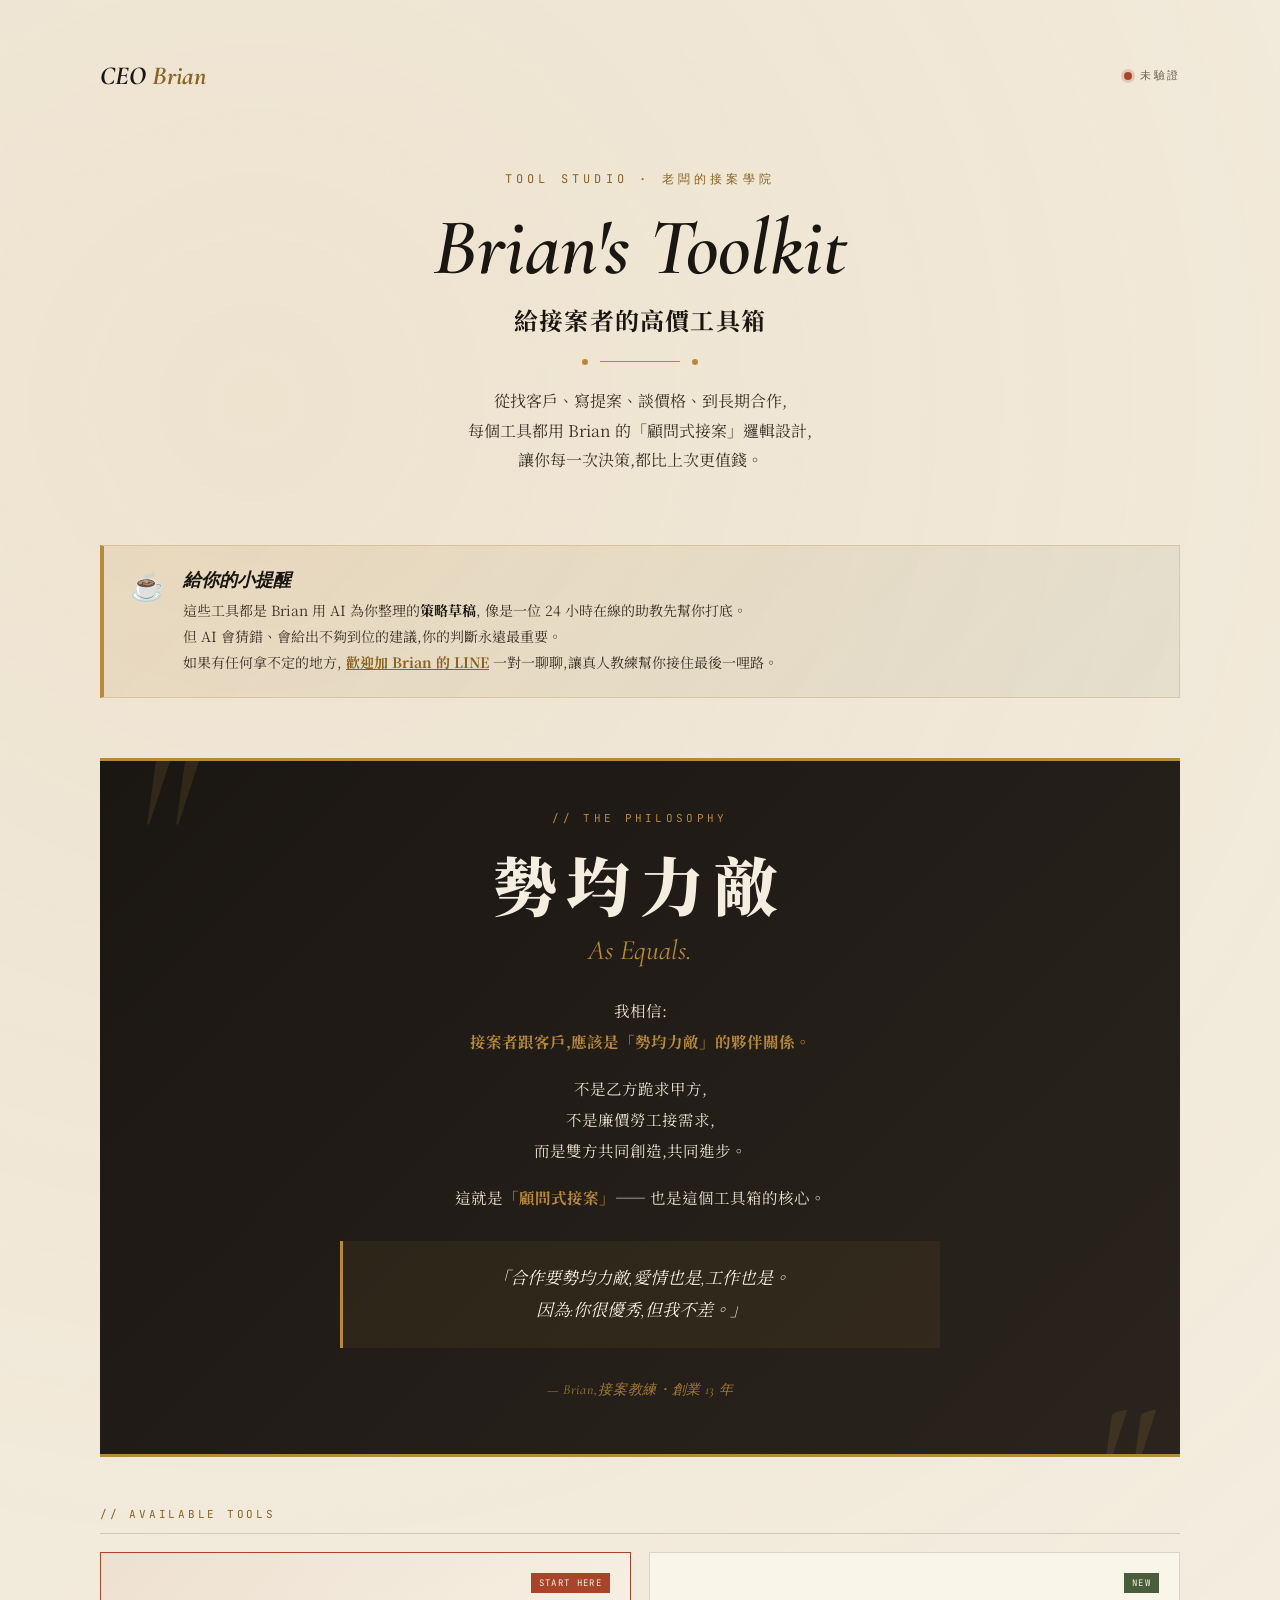
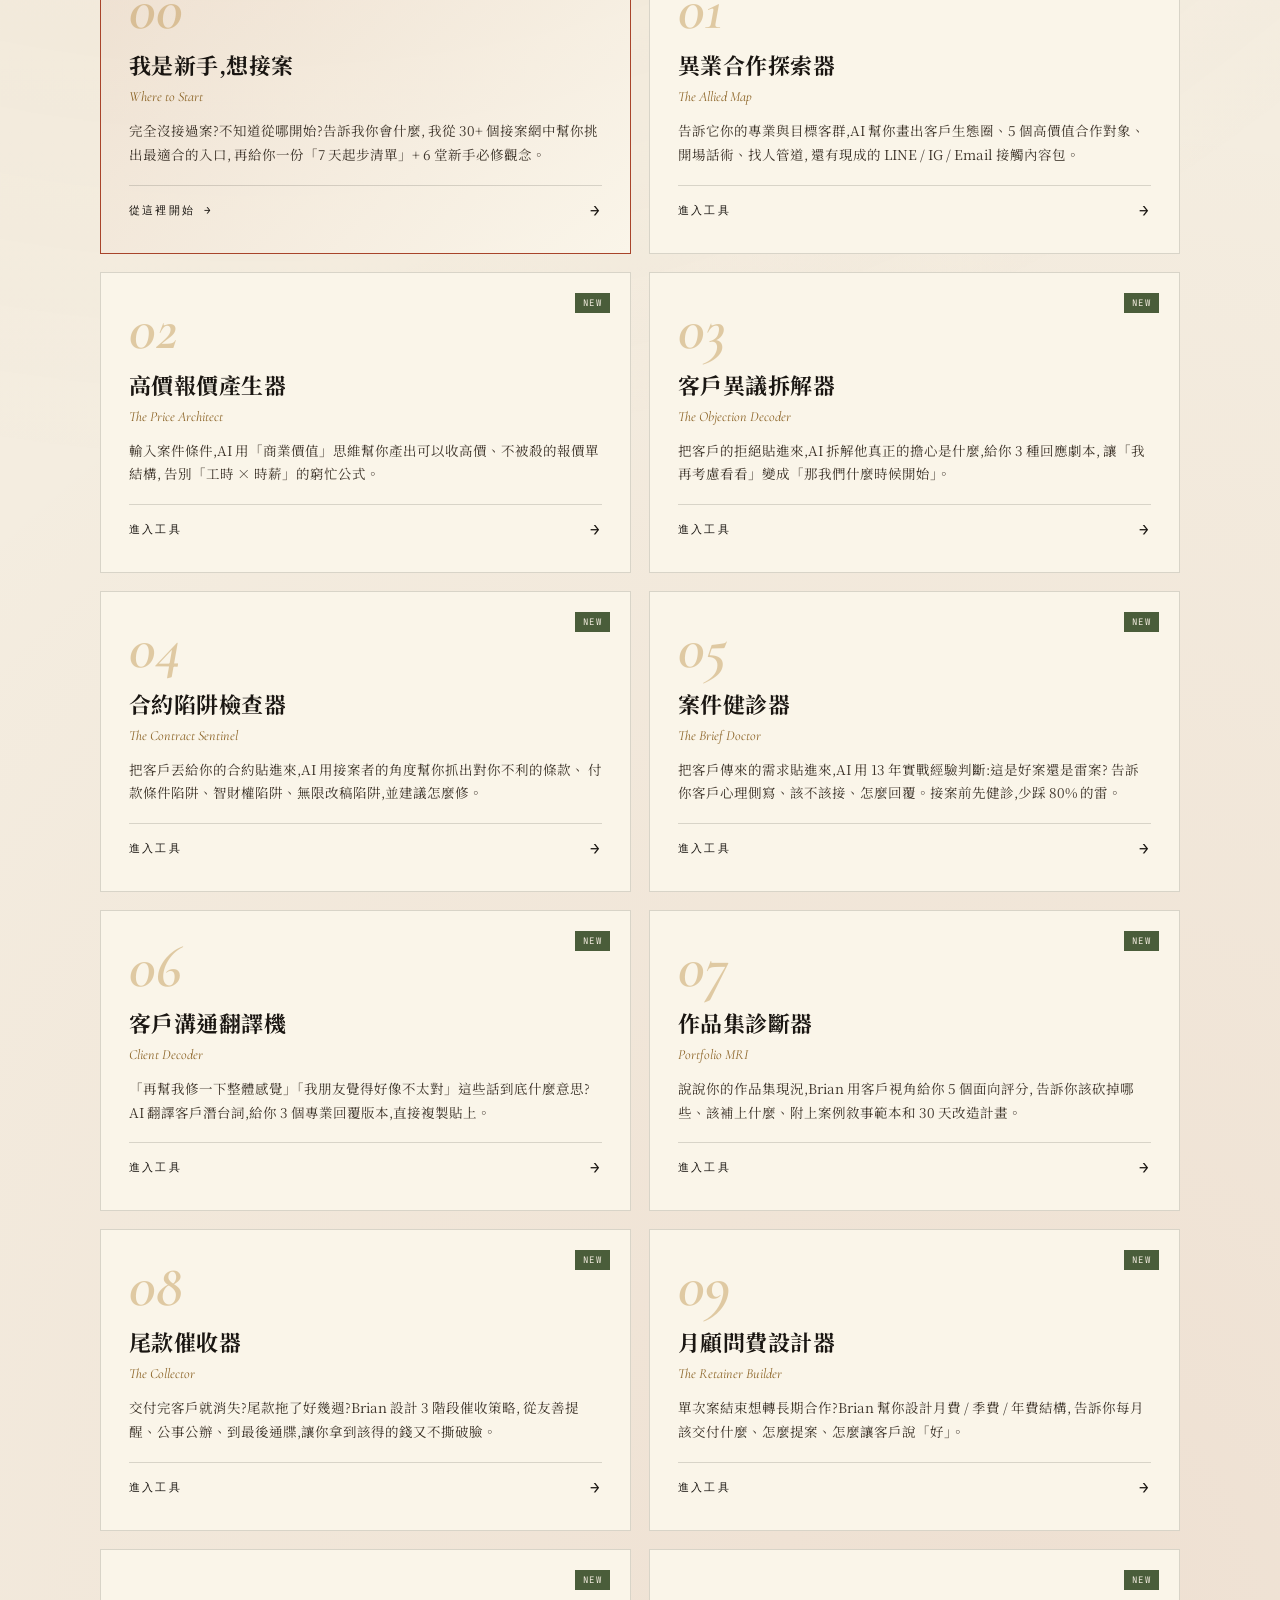
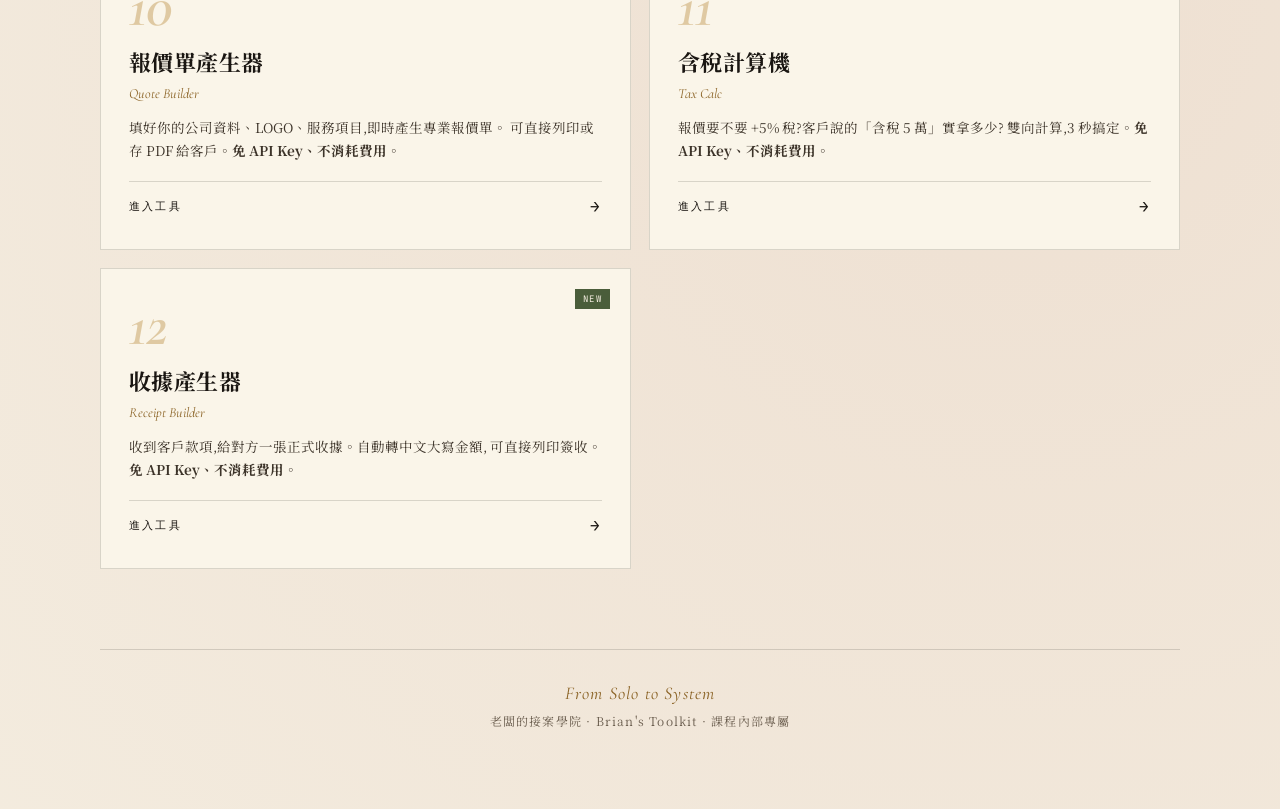
==== commit 32de48cd: "Add files via upload" ====
--- a/tools/brief.html
+++ b/tools/brief.html
@@ -114,10 +114,10 @@
   </div>
 
   <nav class="ce-nav">
-    <div class="ce-nav-brand">
-      <div class="ce-nav-mark">CEO Brian</div>
-      <div class="ce-nav-title">案件健診器</div>
-    </div>
+    <a href="../index.html" class="ce-nav-brand" style="text-decoration:none;color:inherit;cursor:pointer;" title="回首頁">
+      <div class="ce-nav-mark">老闆的接案學院</div>
+      <div class="ce-nav-title" style="opacity:0.85;">案件健診器</div>
+    </a>
     <div class="ce-nav-actions">
       <a href="../index.html" class="ce-nav-btn">← 工具列表</a>
       <button class="ce-nav-btn" id="ce-settings-btn">設定 API Key</button>
@@ -194,6 +194,23 @@
       </div>
 
       <section class="ce-results" id="ce-results"></section>
+      <!-- Brian 金句 + 部落格入口 -->
+      <div style="max-width:1100px;margin:60px auto 0;padding:0 24px;">
+        
+      <div class="ce-brian-quote">
+        <div class="ce-brian-quote-eyebrow">★ BRIAN'S WISDOM</div>
+        <div class="ce-brian-quote-text">失敗收場,浪費的是時間,<br/>而時間最貴。<br/>學會拒絕,跟學會接案一樣重要。</div>
+        <div class="ce-brian-quote-source">— BRIAN ON 接案判斷</div>
+      </div>
+<div class="ce-blog-bridge-desc">
+            這個工具是策略起點,Brian 的部落格是 13 年實戰累積的觀念底氣。<br/>
+            91 頁原創文章,從品牌行銷、創業心法、到生活哲學。
+          </div>
+          <a href="https://www.ceobrian.com/" target="_blank" rel="noopener">前往「做生意就像談戀愛」 →</a>
+        </div>
+
+      </div>
+
 
       <footer style="text-align:center;margin-top:60px;padding-top:28px;border-top:1px solid var(--line);font-size:12px;color:var(--ink-mute);letter-spacing:0.1em;">
         <div style="font-family:'Cormorant Garamond',serif;font-style:italic;font-size:16px;color:var(--gold-deep);margin-bottom:6px;">From Solo to System</div>
--- a/css/tools.css
+++ b/css/tools.css
@@ -29,10 +29,20 @@
   display: flex; justify-content: space-between; align-items: center;
   flex-wrap: wrap; gap: 16px; border-bottom: 3px solid var(--gold);
 }
-.ce-nav-brand { display: flex; align-items: baseline; gap: 12px; }
+.ce-nav-brand { display: flex; align-items: baseline; gap: 12px; transition: opacity 0.2s; }
+.ce-nav-brand:hover { opacity: 0.7; }
+.ce-nav-brand:hover .ce-nav-mark { color: var(--paper); }
 .ce-nav-mark {
-  font-family: 'Cormorant Garamond', serif; font-style: italic;
-  font-size: 22px; color: var(--gold); font-weight: 600;
+  font-family: 'Noto Serif TC', serif;
+  font-size: 16px; color: var(--gold); font-weight: 700;
+  letter-spacing: 0.05em;
+}
+.ce-nav-mark::after {
+  content: '·';
+  margin-left: 12px;
+  color: var(--paper);
+  opacity: 0.4;
+  font-weight: 400;
 }
 .ce-nav-title { font-size: 13px; letter-spacing: 0.15em; }
 .ce-nav-actions { display: flex; gap: 8px; align-items: center; flex-wrap: wrap; }
@@ -393,12 +403,185 @@
 .ce-tool-disclaimer a { color: var(--gold-deep); text-decoration: underline; font-weight: 700; }
 .ce-tool-disclaimer a:hover { color: var(--rust); }
 
+/* === Brian 金句卡(在每個工具教練筆記之後出現) === */
+.ce-brian-quote {
+  background: linear-gradient(135deg, rgba(184, 137, 58, 0.08) 0%, rgba(168, 68, 42, 0.04) 100%);
+  border: 1px solid var(--gold);
+  border-left: 4px solid var(--gold);
+  padding: 28px 32px;
+  margin: 28px 0 32px;
+  position: relative;
+  overflow: hidden;
+  transition: all 0.3s;
+}
+.ce-brian-quote:hover {
+  border-color: var(--rust);
+  border-left-color: var(--rust);
+  box-shadow: 0 8px 20px rgba(184, 137, 58, 0.15);
+  transform: translateY(-2px);
+}
+.ce-brian-quote::before {
+  content: '"';
+  position: absolute;
+  top: -30px; left: 16px;
+  font-family: 'Cormorant Garamond', serif;
+  font-size: 130px;
+  color: var(--gold);
+  line-height: 1;
+  font-style: italic;
+  opacity: 0.2;
+}
+.ce-brian-quote-eyebrow {
+  font-family: 'JetBrains Mono', monospace;
+  font-size: 10px;
+  letter-spacing: 0.25em;
+  color: var(--gold-deep);
+  margin-bottom: 12px;
+  font-weight: 700;
+  text-transform: uppercase;
+  position: relative; z-index: 1;
+}
+.ce-brian-quote-text {
+  font-family: 'Cormorant Garamond', 'Noto Serif TC', serif;
+  font-style: italic;
+  font-size: 18px;
+  line-height: 1.85;
+  color: var(--ink);
+  margin-bottom: 14px;
+  position: relative; z-index: 1;
+  font-weight: 500;
+}
+.ce-brian-quote-source {
+  font-family: 'JetBrains Mono', monospace;
+  font-size: 11px;
+  color: var(--gold-deep);
+  letter-spacing: 0.1em;
+  position: relative; z-index: 1;
+  margin-bottom: 14px;
+}
+.ce-brian-quote-cta {
+  position: relative; z-index: 1;
+  display: inline-flex;
+  align-items: center;
+  gap: 6px;
+  padding: 8px 14px;
+  background: var(--ink);
+  color: var(--paper);
+  font-family: 'JetBrains Mono', monospace;
+  font-size: 11px;
+  letter-spacing: 0.15em;
+  text-decoration: none;
+  transition: all 0.2s;
+}
+.ce-brian-quote-cta:hover {
+  background: var(--gold-deep);
+  transform: translateX(4px);
+}
+
+/* === 交付項目展開列表(報價產生器用) === */
+.qt-deliv-count {
+  font-size: 12.5px; color: var(--ink-soft);
+  margin-bottom: 12px; padding: 8px 12px;
+  background: rgba(184, 137, 58, 0.06);
+  border-left: 2px solid var(--gold);
+  display: flex; justify-content: space-between;
+  align-items: center; flex-wrap: wrap; gap: 8px;
+}
+.qt-deliv-count strong { color: var(--gold-deep); font-size: 14px; }
+.qt-deliv-hint {
+  font-size: 11px; color: var(--ink-mute);
+  font-style: italic;
+  font-family: 'JetBrains Mono', monospace;
+  letter-spacing: 0.05em;
+}
+.qt-deliv-list {
+  list-style: none; padding: 0; margin: 0;
+}
+.qt-deliv-item {
+  margin-bottom: 6px;
+}
+.qt-deliv-no-detail {
+  padding: 10px 12px;
+  background: var(--paper);
+  border-left: 2px solid var(--gold);
+  display: flex; align-items: center; gap: 10px;
+  font-size: 14px; line-height: 1.6;
+}
+.qt-deliv-icon {
+  color: var(--gold);
+  flex-shrink: 0;
+  font-size: 12px;
+}
+.qt-deliv-title {
+  flex: 1; font-weight: 600;
+}
+.qt-deliv-details {
+  background: var(--paper);
+  border-left: 2px solid var(--gold);
+  transition: all 0.2s;
+}
+.qt-deliv-details[open] {
+  border-left-color: var(--rust);
+  background: rgba(184, 137, 58, 0.04);
+}
+.qt-deliv-summary {
+  padding: 10px 12px;
+  cursor: pointer;
+  display: flex; align-items: center; gap: 10px;
+  font-size: 14px; line-height: 1.6;
+  list-style: none;
+  user-select: none;
+}
+.qt-deliv-summary::-webkit-details-marker { display: none; }
+.qt-deliv-summary:hover { background: rgba(184, 137, 58, 0.06); }
+.qt-deliv-toggle {
+  margin-left: auto;
+  color: var(--gold-deep);
+  font-size: 12px;
+  transition: transform 0.2s;
+  flex-shrink: 0;
+}
+.qt-deliv-details[open] .qt-deliv-toggle {
+  transform: rotate(180deg);
+}
+.qt-deliv-sublist {
+  list-style: none;
+  padding: 0 16px 12px 32px;
+  margin: 0;
+  border-top: 1px dashed var(--line);
+  padding-top: 10px;
+}
+.qt-deliv-sublist li {
+  padding: 5px 0 5px 16px;
+  position: relative;
+  font-size: 13px;
+  line-height: 1.7;
+  color: var(--ink-soft);
+}
+.qt-deliv-sublist li::before {
+  content: '·';
+  position: absolute;
+  left: 0;
+  color: var(--gold);
+  font-weight: 700;
+  font-size: 16px;
+  line-height: 1.3;
+}
+
 /* === 列印 === */
 @media print {
   .ce-nav, .ce-form-card, .ce-saved-section, .ce-result-toolbar,
   .ce-deep-buttons, .ce-copy-btn { display: none !important; }
   .ce-app { background: white; padding: 0; }
   .ce-block { page-break-inside: avoid; }
+
+  /* 列印時自動展開所有交付項目細節 */
+  .qt-deliv-details { border: none !important; }
+  .qt-deliv-details > .qt-deliv-sublist { display: block !important; }
+  .qt-deliv-toggle { display: none !important; }
+  .qt-deliv-hint { display: none !important; }
+  details.qt-deliv-details summary { list-style: none !important; }
+  details.qt-deliv-details summary::-webkit-details-marker { display: none !important; }
 }
 
 .ce-hidden { display: none !important; }
